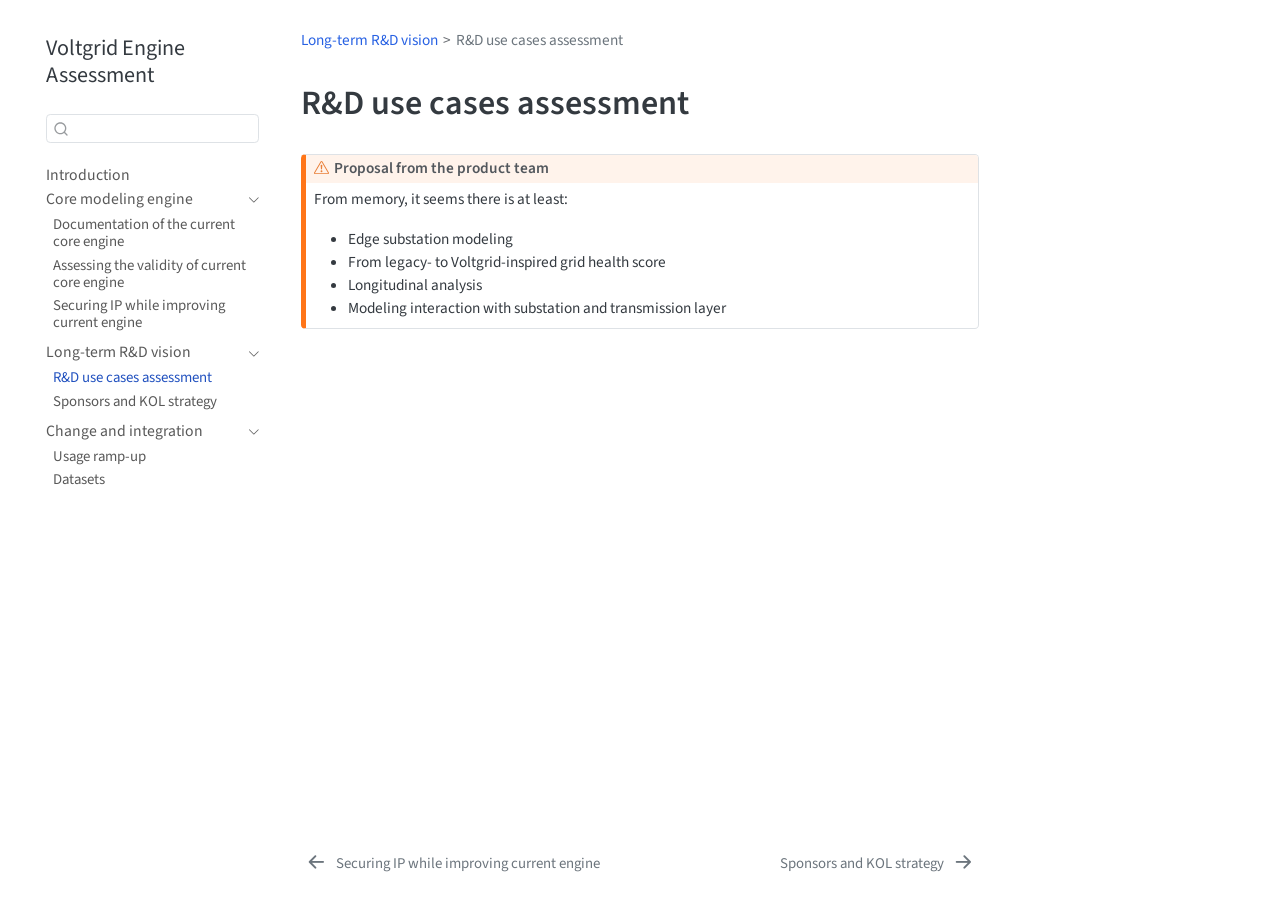
==== bio/features/index.html @ 1799a04a "Built site for gh-pages" ====
<!DOCTYPE html>
<html xmlns="http://www.w3.org/1999/xhtml" lang="en" xml:lang="en"><head>

<meta charset="utf-8">
<meta name="generator" content="quarto-1.8.26">

<meta name="viewport" content="width=device-width, initial-scale=1.0, user-scalable=yes">


<title>R&amp;D use cases assessment – Voltgrid Engine Assessment</title>
<style>
code{white-space: pre-wrap;}
span.smallcaps{font-variant: small-caps;}
div.columns{display: flex; gap: min(4vw, 1.5em);}
div.column{flex: auto; overflow-x: auto;}
div.hanging-indent{margin-left: 1.5em; text-indent: -1.5em;}
ul.task-list{list-style: none;}
ul.task-list li input[type="checkbox"] {
  width: 0.8em;
  margin: 0 0.8em 0.2em -1em; /* quarto-specific, see https://github.com/quarto-dev/quarto-cli/issues/4556 */ 
  vertical-align: middle;
}
</style>


<script src="../../site_libs/quarto-nav/quarto-nav.js"></script>
<script src="../../site_libs/quarto-nav/headroom.min.js"></script>
<script src="../../site_libs/clipboard/clipboard.min.js"></script>
<script src="../../site_libs/quarto-search/autocomplete.umd.js"></script>
<script src="../../site_libs/quarto-search/fuse.min.js"></script>
<script src="../../site_libs/quarto-search/quarto-search.js"></script>
<meta name="quarto:offset" content="../../">
<link href="../../bio/sponsors/index.html" rel="next">
<link href="../../core_engine/roadmap/index.html" rel="prev">
<script src="../../site_libs/quarto-html/quarto.js" type="module"></script>
<script src="../../site_libs/quarto-html/tabsets/tabsets.js" type="module"></script>
<script src="../../site_libs/quarto-html/axe/axe-check.js" type="module"></script>
<script src="../../site_libs/quarto-html/popper.min.js"></script>
<script src="../../site_libs/quarto-html/tippy.umd.min.js"></script>
<script src="../../site_libs/quarto-html/anchor.min.js"></script>
<link href="../../site_libs/quarto-html/tippy.css" rel="stylesheet">
<link href="../../site_libs/quarto-html/quarto-syntax-highlighting-597958c53c93a607afca12fd375c57ed.css" rel="stylesheet" id="quarto-text-highlighting-styles">
<script src="../../site_libs/bootstrap/bootstrap.min.js"></script>
<link href="../../site_libs/bootstrap/bootstrap-icons.css" rel="stylesheet">
<link href="../../site_libs/bootstrap/bootstrap-e3d2e515f71c3f35c3a61dec473a3f94.min.css" rel="stylesheet" append-hash="true" id="quarto-bootstrap" data-mode="light">
<script id="quarto-search-options" type="application/json">{
  "location": "sidebar",
  "copy-button": false,
  "collapse-after": 3,
  "panel-placement": "start",
  "type": "textbox",
  "limit": 50,
  "keyboard-shortcut": [
    "f",
    "/",
    "s"
  ],
  "show-item-context": false,
  "language": {
    "search-no-results-text": "No results",
    "search-matching-documents-text": "matching documents",
    "search-copy-link-title": "Copy link to search",
    "search-hide-matches-text": "Hide additional matches",
    "search-more-match-text": "more match in this document",
    "search-more-matches-text": "more matches in this document",
    "search-clear-button-title": "Clear",
    "search-text-placeholder": "",
    "search-detached-cancel-button-title": "Cancel",
    "search-submit-button-title": "Submit",
    "search-label": "Search"
  }
}</script>


<link rel="stylesheet" href="../../custom.css">
</head>

<body class="nav-sidebar floating quarto-light">

<div id="quarto-search-results"></div>
  <header id="quarto-header" class="headroom fixed-top">
  <nav class="quarto-secondary-nav">
    <div class="container-fluid d-flex">
      <button type="button" class="quarto-btn-toggle btn" data-bs-toggle="collapse" role="button" data-bs-target=".quarto-sidebar-collapse-item" aria-controls="quarto-sidebar" aria-expanded="false" aria-label="Toggle sidebar navigation" onclick="if (window.quartoToggleHeadroom) { window.quartoToggleHeadroom(); }">
        <i class="bi bi-layout-text-sidebar-reverse"></i>
      </button>
        <nav class="quarto-page-breadcrumbs" aria-label="breadcrumb"><ol class="breadcrumb"><li class="breadcrumb-item"><a href="../../bio/features/index.html">Long-term R&amp;D vision</a></li><li class="breadcrumb-item"><a href="../../bio/features/index.html"><span class="chapter-title">R&amp;D use cases assessment</span></a></li></ol></nav>
        <a class="flex-grow-1" role="navigation" data-bs-toggle="collapse" data-bs-target=".quarto-sidebar-collapse-item" aria-controls="quarto-sidebar" aria-expanded="false" aria-label="Toggle sidebar navigation" onclick="if (window.quartoToggleHeadroom) { window.quartoToggleHeadroom(); }">      
        </a>
      <button type="button" class="btn quarto-search-button" aria-label="Search" onclick="window.quartoOpenSearch();">
        <i class="bi bi-search"></i>
      </button>
    </div>
  </nav>
</header>
<!-- content -->
<div id="quarto-content" class="quarto-container page-columns page-rows-contents page-layout-article">
<!-- sidebar -->
  <nav id="quarto-sidebar" class="sidebar collapse collapse-horizontal quarto-sidebar-collapse-item sidebar-navigation floating overflow-auto">
    <div class="pt-lg-2 mt-2 text-left sidebar-header">
    <div class="sidebar-title mb-0 py-0">
      <a href="../../">Voltgrid Engine Assessment</a> 
    </div>
      </div>
        <div class="mt-2 flex-shrink-0 align-items-center">
        <div class="sidebar-search">
        <div id="quarto-search" class="" title="Search"></div>
        </div>
        </div>
    <div class="sidebar-menu-container"> 
    <ul class="list-unstyled mt-1">
        <li class="sidebar-item">
  <div class="sidebar-item-container"> 
  <a href="../../index.html" class="sidebar-item-text sidebar-link">
 <span class="menu-text">Introduction</span></a>
  </div>
</li>
        <li class="sidebar-item sidebar-item-section">
      <div class="sidebar-item-container"> 
            <a class="sidebar-item-text sidebar-link text-start" data-bs-toggle="collapse" data-bs-target="#quarto-sidebar-section-1" role="navigation" aria-expanded="true">
 <span class="menu-text">Core modeling engine</span></a>
          <a class="sidebar-item-toggle text-start" data-bs-toggle="collapse" data-bs-target="#quarto-sidebar-section-1" role="navigation" aria-expanded="true" aria-label="Toggle section">
            <i class="bi bi-chevron-right ms-2"></i>
          </a> 
      </div>
      <ul id="quarto-sidebar-section-1" class="collapse list-unstyled sidebar-section depth1 show">  
          <li class="sidebar-item">
  <div class="sidebar-item-container"> 
  <a href="../../core_engine/documentation/index.html" class="sidebar-item-text sidebar-link"><span class="chapter-title">Documentation of the current core engine</span></a>
  </div>
</li>
          <li class="sidebar-item">
  <div class="sidebar-item-container"> 
  <a href="../../core_engine/validation/index.html" class="sidebar-item-text sidebar-link"><span class="chapter-title">Assessing the validity of current core engine</span></a>
  </div>
</li>
          <li class="sidebar-item">
  <div class="sidebar-item-container"> 
  <a href="../../core_engine/roadmap/index.html" class="sidebar-item-text sidebar-link"><span class="chapter-title">Securing IP while improving current engine</span></a>
  </div>
</li>
      </ul>
  </li>
        <li class="sidebar-item sidebar-item-section">
      <div class="sidebar-item-container"> 
            <a class="sidebar-item-text sidebar-link text-start" data-bs-toggle="collapse" data-bs-target="#quarto-sidebar-section-2" role="navigation" aria-expanded="true">
 <span class="menu-text">Long-term R&amp;D vision</span></a>
          <a class="sidebar-item-toggle text-start" data-bs-toggle="collapse" data-bs-target="#quarto-sidebar-section-2" role="navigation" aria-expanded="true" aria-label="Toggle section">
            <i class="bi bi-chevron-right ms-2"></i>
          </a> 
      </div>
      <ul id="quarto-sidebar-section-2" class="collapse list-unstyled sidebar-section depth1 show">  
          <li class="sidebar-item">
  <div class="sidebar-item-container"> 
  <a href="../../bio/features/index.html" class="sidebar-item-text sidebar-link active"><span class="chapter-title">R&amp;D use cases assessment</span></a>
  </div>
</li>
          <li class="sidebar-item">
  <div class="sidebar-item-container"> 
  <a href="../../bio/sponsors/index.html" class="sidebar-item-text sidebar-link"><span class="chapter-title">Sponsors and KOL strategy</span></a>
  </div>
</li>
      </ul>
  </li>
        <li class="sidebar-item sidebar-item-section">
      <div class="sidebar-item-container"> 
            <a class="sidebar-item-text sidebar-link text-start" data-bs-toggle="collapse" data-bs-target="#quarto-sidebar-section-3" role="navigation" aria-expanded="true">
 <span class="menu-text">Change and integration</span></a>
          <a class="sidebar-item-toggle text-start" data-bs-toggle="collapse" data-bs-target="#quarto-sidebar-section-3" role="navigation" aria-expanded="true" aria-label="Toggle section">
            <i class="bi bi-chevron-right ms-2"></i>
          </a> 
      </div>
      <ul id="quarto-sidebar-section-3" class="collapse list-unstyled sidebar-section depth1 show">  
          <li class="sidebar-item">
  <div class="sidebar-item-container"> 
  <a href="../../change/usage_rampup.html" class="sidebar-item-text sidebar-link"><span class="chapter-title">Usage ramp-up</span></a>
  </div>
</li>
          <li class="sidebar-item">
  <div class="sidebar-item-container"> 
  <a href="../../change/datasets.html" class="sidebar-item-text sidebar-link"><span class="chapter-title">Datasets</span></a>
  </div>
</li>
      </ul>
  </li>
    </ul>
    </div>
    
</nav>
<div id="quarto-sidebar-glass" class="quarto-sidebar-collapse-item" data-bs-toggle="collapse" data-bs-target=".quarto-sidebar-collapse-item"></div>
<!-- margin-sidebar -->
    <div id="quarto-margin-sidebar" class="sidebar margin-sidebar zindex-bottom">
    </div>
<!-- main -->
<main class="content" id="quarto-document-content">

<header id="title-block-header" class="quarto-title-block default"><nav class="quarto-page-breadcrumbs quarto-title-breadcrumbs d-none d-lg-block" aria-label="breadcrumb"><ol class="breadcrumb"><li class="breadcrumb-item"><a href="../../bio/features/index.html">Long-term R&amp;D vision</a></li><li class="breadcrumb-item"><a href="../../bio/features/index.html"><span class="chapter-title">R&amp;D use cases assessment</span></a></li></ol></nav>
<div class="quarto-title">
<h1 class="title"><span class="chapter-title">R&amp;D use cases assessment</span></h1>
</div>



<div class="quarto-title-meta">

    
  
    
  </div>
  


</header>


<div class="callout callout-style-default callout-warning callout-titled" title="Proposal from the product team">
<div class="callout-header d-flex align-content-center">
<div class="callout-icon-container">
<i class="callout-icon"></i>
</div>
<div class="callout-title-container flex-fill">
<span class="screen-reader-only">Warning</span>Proposal from the product team
</div>
</div>
<div class="callout-body-container callout-body">
<p>From memory, it seems there is at least:</p>
<ul>
<li>Edge substation modeling</li>
<li>From legacy- to Voltgrid-inspired grid health score</li>
<li>Longitudinal analysis</li>
<li>Modeling interaction with substation and transmission layer</li>
</ul>
</div>
</div>



</main> <!-- /main -->
<script id="quarto-html-after-body" type="application/javascript">
  window.document.addEventListener("DOMContentLoaded", function (event) {
    const icon = "";
    const anchorJS = new window.AnchorJS();
    anchorJS.options = {
      placement: 'right',
      icon: icon
    };
    anchorJS.add('.anchored');
    const isCodeAnnotation = (el) => {
      for (const clz of el.classList) {
        if (clz.startsWith('code-annotation-')) {                     
          return true;
        }
      }
      return false;
    }
    const onCopySuccess = function(e) {
      // button target
      const button = e.trigger;
      // don't keep focus
      button.blur();
      // flash "checked"
      button.classList.add('code-copy-button-checked');
      var currentTitle = button.getAttribute("title");
      button.setAttribute("title", "Copied!");
      let tooltip;
      if (window.bootstrap) {
        button.setAttribute("data-bs-toggle", "tooltip");
        button.setAttribute("data-bs-placement", "left");
        button.setAttribute("data-bs-title", "Copied!");
        tooltip = new bootstrap.Tooltip(button, 
          { trigger: "manual", 
            customClass: "code-copy-button-tooltip",
            offset: [0, -8]});
        tooltip.show();    
      }
      setTimeout(function() {
        if (tooltip) {
          tooltip.hide();
          button.removeAttribute("data-bs-title");
          button.removeAttribute("data-bs-toggle");
          button.removeAttribute("data-bs-placement");
        }
        button.setAttribute("title", currentTitle);
        button.classList.remove('code-copy-button-checked');
      }, 1000);
      // clear code selection
      e.clearSelection();
    }
    const getTextToCopy = function(trigger) {
      const outerScaffold = trigger.parentElement.cloneNode(true);
      const codeEl = outerScaffold.querySelector('code');
      for (const childEl of codeEl.children) {
        if (isCodeAnnotation(childEl)) {
          childEl.remove();
        }
      }
      return codeEl.innerText;
    }
    const clipboard = new window.ClipboardJS('.code-copy-button:not([data-in-quarto-modal])', {
      text: getTextToCopy
    });
    clipboard.on('success', onCopySuccess);
    if (window.document.getElementById('quarto-embedded-source-code-modal')) {
      const clipboardModal = new window.ClipboardJS('.code-copy-button[data-in-quarto-modal]', {
        text: getTextToCopy,
        container: window.document.getElementById('quarto-embedded-source-code-modal')
      });
      clipboardModal.on('success', onCopySuccess);
    }
      var localhostRegex = new RegExp(/^(?:http|https):\/\/localhost\:?[0-9]*\//);
      var mailtoRegex = new RegExp(/^mailto:/);
        var filterRegex = new RegExp('/' + window.location.host + '/');
      var isInternal = (href) => {
          return filterRegex.test(href) || localhostRegex.test(href) || mailtoRegex.test(href);
      }
      // Inspect non-navigation links and adorn them if external
     var links = window.document.querySelectorAll('a[href]:not(.nav-link):not(.navbar-brand):not(.toc-action):not(.sidebar-link):not(.sidebar-item-toggle):not(.pagination-link):not(.no-external):not([aria-hidden]):not(.dropdown-item):not(.quarto-navigation-tool):not(.about-link)');
      for (var i=0; i<links.length; i++) {
        const link = links[i];
        if (!isInternal(link.href)) {
          // undo the damage that might have been done by quarto-nav.js in the case of
          // links that we want to consider external
          if (link.dataset.originalHref !== undefined) {
            link.href = link.dataset.originalHref;
          }
        }
      }
    function tippyHover(el, contentFn, onTriggerFn, onUntriggerFn) {
      const config = {
        allowHTML: true,
        maxWidth: 500,
        delay: 100,
        arrow: false,
        appendTo: function(el) {
            return el.parentElement;
        },
        interactive: true,
        interactiveBorder: 10,
        theme: 'quarto',
        placement: 'bottom-start',
      };
      if (contentFn) {
        config.content = contentFn;
      }
      if (onTriggerFn) {
        config.onTrigger = onTriggerFn;
      }
      if (onUntriggerFn) {
        config.onUntrigger = onUntriggerFn;
      }
      window.tippy(el, config); 
    }
    const noterefs = window.document.querySelectorAll('a[role="doc-noteref"]');
    for (var i=0; i<noterefs.length; i++) {
      const ref = noterefs[i];
      tippyHover(ref, function() {
        // use id or data attribute instead here
        let href = ref.getAttribute('data-footnote-href') || ref.getAttribute('href');
        try { href = new URL(href).hash; } catch {}
        const id = href.replace(/^#\/?/, "");
        const note = window.document.getElementById(id);
        if (note) {
          return note.innerHTML;
        } else {
          return "";
        }
      });
    }
    const xrefs = window.document.querySelectorAll('a.quarto-xref');
    const processXRef = (id, note) => {
      // Strip column container classes
      const stripColumnClz = (el) => {
        el.classList.remove("page-full", "page-columns");
        if (el.children) {
          for (const child of el.children) {
            stripColumnClz(child);
          }
        }
      }
      stripColumnClz(note)
      if (id === null || id.startsWith('sec-')) {
        // Special case sections, only their first couple elements
        const container = document.createElement("div");
        if (note.children && note.children.length > 2) {
          container.appendChild(note.children[0].cloneNode(true));
          for (let i = 1; i < note.children.length; i++) {
            const child = note.children[i];
            if (child.tagName === "P" && child.innerText === "") {
              continue;
            } else {
              container.appendChild(child.cloneNode(true));
              break;
            }
          }
          if (window.Quarto?.typesetMath) {
            window.Quarto.typesetMath(container);
          }
          return container.innerHTML
        } else {
          if (window.Quarto?.typesetMath) {
            window.Quarto.typesetMath(note);
          }
          return note.innerHTML;
        }
      } else {
        // Remove any anchor links if they are present
        const anchorLink = note.querySelector('a.anchorjs-link');
        if (anchorLink) {
          anchorLink.remove();
        }
        if (window.Quarto?.typesetMath) {
          window.Quarto.typesetMath(note);
        }
        if (note.classList.contains("callout")) {
          return note.outerHTML;
        } else {
          return note.innerHTML;
        }
      }
    }
    for (var i=0; i<xrefs.length; i++) {
      const xref = xrefs[i];
      tippyHover(xref, undefined, function(instance) {
        instance.disable();
        let url = xref.getAttribute('href');
        let hash = undefined; 
        if (url.startsWith('#')) {
          hash = url;
        } else {
          try { hash = new URL(url).hash; } catch {}
        }
        if (hash) {
          const id = hash.replace(/^#\/?/, "");
          const note = window.document.getElementById(id);
          if (note !== null) {
            try {
              const html = processXRef(id, note.cloneNode(true));
              instance.setContent(html);
            } finally {
              instance.enable();
              instance.show();
            }
          } else {
            // See if we can fetch this
            fetch(url.split('#')[0])
            .then(res => res.text())
            .then(html => {
              const parser = new DOMParser();
              const htmlDoc = parser.parseFromString(html, "text/html");
              const note = htmlDoc.getElementById(id);
              if (note !== null) {
                const html = processXRef(id, note);
                instance.setContent(html);
              } 
            }).finally(() => {
              instance.enable();
              instance.show();
            });
          }
        } else {
          // See if we can fetch a full url (with no hash to target)
          // This is a special case and we should probably do some content thinning / targeting
          fetch(url)
          .then(res => res.text())
          .then(html => {
            const parser = new DOMParser();
            const htmlDoc = parser.parseFromString(html, "text/html");
            const note = htmlDoc.querySelector('main.content');
            if (note !== null) {
              // This should only happen for chapter cross references
              // (since there is no id in the URL)
              // remove the first header
              if (note.children.length > 0 && note.children[0].tagName === "HEADER") {
                note.children[0].remove();
              }
              const html = processXRef(null, note);
              instance.setContent(html);
            } 
          }).finally(() => {
            instance.enable();
            instance.show();
          });
        }
      }, function(instance) {
      });
    }
        let selectedAnnoteEl;
        const selectorForAnnotation = ( cell, annotation) => {
          let cellAttr = 'data-code-cell="' + cell + '"';
          let lineAttr = 'data-code-annotation="' +  annotation + '"';
          const selector = 'span[' + cellAttr + '][' + lineAttr + ']';
          return selector;
        }
        const selectCodeLines = (annoteEl) => {
          const doc = window.document;
          const targetCell = annoteEl.getAttribute("data-target-cell");
          const targetAnnotation = annoteEl.getAttribute("data-target-annotation");
          const annoteSpan = window.document.querySelector(selectorForAnnotation(targetCell, targetAnnotation));
          const lines = annoteSpan.getAttribute("data-code-lines").split(",");
          const lineIds = lines.map((line) => {
            return targetCell + "-" + line;
          })
          let top = null;
          let height = null;
          let parent = null;
          if (lineIds.length > 0) {
              //compute the position of the single el (top and bottom and make a div)
              const el = window.document.getElementById(lineIds[0]);
              top = el.offsetTop;
              height = el.offsetHeight;
              parent = el.parentElement.parentElement;
            if (lineIds.length > 1) {
              const lastEl = window.document.getElementById(lineIds[lineIds.length - 1]);
              const bottom = lastEl.offsetTop + lastEl.offsetHeight;
              height = bottom - top;
            }
            if (top !== null && height !== null && parent !== null) {
              // cook up a div (if necessary) and position it 
              let div = window.document.getElementById("code-annotation-line-highlight");
              if (div === null) {
                div = window.document.createElement("div");
                div.setAttribute("id", "code-annotation-line-highlight");
                div.style.position = 'absolute';
                parent.appendChild(div);
              }
              div.style.top = top - 2 + "px";
              div.style.height = height + 4 + "px";
              div.style.left = 0;
              let gutterDiv = window.document.getElementById("code-annotation-line-highlight-gutter");
              if (gutterDiv === null) {
                gutterDiv = window.document.createElement("div");
                gutterDiv.setAttribute("id", "code-annotation-line-highlight-gutter");
                gutterDiv.style.position = 'absolute';
                const codeCell = window.document.getElementById(targetCell);
                const gutter = codeCell.querySelector('.code-annotation-gutter');
                gutter.appendChild(gutterDiv);
              }
              gutterDiv.style.top = top - 2 + "px";
              gutterDiv.style.height = height + 4 + "px";
            }
            selectedAnnoteEl = annoteEl;
          }
        };
        const unselectCodeLines = () => {
          const elementsIds = ["code-annotation-line-highlight", "code-annotation-line-highlight-gutter"];
          elementsIds.forEach((elId) => {
            const div = window.document.getElementById(elId);
            if (div) {
              div.remove();
            }
          });
          selectedAnnoteEl = undefined;
        };
          // Handle positioning of the toggle
      window.addEventListener(
        "resize",
        throttle(() => {
          elRect = undefined;
          if (selectedAnnoteEl) {
            selectCodeLines(selectedAnnoteEl);
          }
        }, 10)
      );
      function throttle(fn, ms) {
      let throttle = false;
      let timer;
        return (...args) => {
          if(!throttle) { // first call gets through
              fn.apply(this, args);
              throttle = true;
          } else { // all the others get throttled
              if(timer) clearTimeout(timer); // cancel #2
              timer = setTimeout(() => {
                fn.apply(this, args);
                timer = throttle = false;
              }, ms);
          }
        };
      }
        // Attach click handler to the DT
        const annoteDls = window.document.querySelectorAll('dt[data-target-cell]');
        for (const annoteDlNode of annoteDls) {
          annoteDlNode.addEventListener('click', (event) => {
            const clickedEl = event.target;
            if (clickedEl !== selectedAnnoteEl) {
              unselectCodeLines();
              const activeEl = window.document.querySelector('dt[data-target-cell].code-annotation-active');
              if (activeEl) {
                activeEl.classList.remove('code-annotation-active');
              }
              selectCodeLines(clickedEl);
              clickedEl.classList.add('code-annotation-active');
            } else {
              // Unselect the line
              unselectCodeLines();
              clickedEl.classList.remove('code-annotation-active');
            }
          });
        }
    const findCites = (el) => {
      const parentEl = el.parentElement;
      if (parentEl) {
        const cites = parentEl.dataset.cites;
        if (cites) {
          return {
            el,
            cites: cites.split(' ')
          };
        } else {
          return findCites(el.parentElement)
        }
      } else {
        return undefined;
      }
    };
    var bibliorefs = window.document.querySelectorAll('a[role="doc-biblioref"]');
    for (var i=0; i<bibliorefs.length; i++) {
      const ref = bibliorefs[i];
      const citeInfo = findCites(ref);
      if (citeInfo) {
        tippyHover(citeInfo.el, function() {
          var popup = window.document.createElement('div');
          citeInfo.cites.forEach(function(cite) {
            var citeDiv = window.document.createElement('div');
            citeDiv.classList.add('hanging-indent');
            citeDiv.classList.add('csl-entry');
            var biblioDiv = window.document.getElementById('ref-' + cite);
            if (biblioDiv) {
              citeDiv.innerHTML = biblioDiv.innerHTML;
            }
            popup.appendChild(citeDiv);
          });
          return popup.innerHTML;
        });
      }
    }
  });
  </script>
<nav class="page-navigation">
  <div class="nav-page nav-page-previous">
      <a href="../../core_engine/roadmap/index.html" class="pagination-link" aria-label="Securing IP while improving current engine">
        <i class="bi bi-arrow-left-short"></i> <span class="nav-page-text"><span class="chapter-title">Securing IP while improving current engine</span></span>
      </a>          
  </div>
  <div class="nav-page nav-page-next">
      <a href="../../bio/sponsors/index.html" class="pagination-link" aria-label="Sponsors and KOL strategy">
        <span class="nav-page-text"><span class="chapter-title">Sponsors and KOL strategy</span></span> <i class="bi bi-arrow-right-short"></i>
      </a>
  </div>
</nav>
</div> <!-- /content -->




</body></html>
---- site_libs/quarto-html/tippy.css ----
.tippy-box[data-animation=fade][data-state=hidden]{opacity:0}[data-tippy-root]{max-width:calc(100vw - 10px)}.tippy-box{position:relative;background-color:#333;color:#fff;border-radius:4px;font-size:14px;line-height:1.4;white-space:normal;outline:0;transition-property:transform,visibility,opacity}.tippy-box[data-placement^=top]>.tippy-arrow{bottom:0}.tippy-box[data-placement^=top]>.tippy-arrow:before{bottom:-7px;left:0;border-width:8px 8px 0;border-top-color:initial;transform-origin:center top}.tippy-box[data-placement^=bottom]>.tippy-arrow{top:0}.tippy-box[data-placement^=bottom]>.tippy-arrow:before{top:-7px;left:0;border-width:0 8px 8px;border-bottom-color:initial;transform-origin:center bottom}.tippy-box[data-placement^=left]>.tippy-arrow{right:0}.tippy-box[data-placement^=left]>.tippy-arrow:before{border-width:8px 0 8px 8px;border-left-color:initial;right:-7px;transform-origin:center left}.tippy-box[data-placement^=right]>.tippy-arrow{left:0}.tippy-box[data-placement^=right]>.tippy-arrow:before{left:-7px;border-width:8px 8px 8px 0;border-right-color:initial;transform-origin:center right}.tippy-box[data-inertia][data-state=visible]{transition-timing-function:cubic-bezier(.54,1.5,.38,1.11)}.tippy-arrow{width:16px;height:16px;color:#333}.tippy-arrow:before{content:"";position:absolute;border-color:transparent;border-style:solid}.tippy-content{position:relative;padding:5px 9px;z-index:1}
---- site_libs/quarto-html/quarto-syntax-highlighting-597958c53c93a607afca12fd375c57ed.css ----
/* quarto syntax highlight colors */
:root {
  --quarto-hl-al-color: #ff5555;
  --quarto-hl-an-color: #6a737d;
  --quarto-hl-at-color: #d73a49;
  --quarto-hl-bn-color: #005cc5;
  --quarto-hl-bu-color: #d73a49;
  --quarto-hl-ch-color: #032f62;
  --quarto-hl-co-color: #6a737d;
  --quarto-hl-cv-color: #6a737d;
  --quarto-hl-cn-color: #005cc5;
  --quarto-hl-cf-color: #d73a49;
  --quarto-hl-dt-color: #d73a49;
  --quarto-hl-dv-color: #005cc5;
  --quarto-hl-do-color: #6a737d;
  --quarto-hl-er-color: #ff5555;
  --quarto-hl-ex-color: #d73a49;
  --quarto-hl-fl-color: #005cc5;
  --quarto-hl-fu-color: #6f42c1;
  --quarto-hl-im-color: #032f62;
  --quarto-hl-in-color: #6a737d;
  --quarto-hl-kw-color: #d73a49;
  --quarto-hl-op-color: #24292e;
  --quarto-hl-pp-color: #d73a49;
  --quarto-hl-re-color: #6a737d;
  --quarto-hl-sc-color: #005cc5;
  --quarto-hl-ss-color: #032f62;
  --quarto-hl-st-color: #032f62;
  --quarto-hl-va-color: #e36209;
  --quarto-hl-vs-color: #032f62;
  --quarto-hl-wa-color: #ff5555;
}

/* other quarto variables */
:root {
  --quarto-font-monospace: SFMono-Regular, Menlo, Monaco, Consolas, "Liberation Mono", "Courier New", monospace;
}

/* syntax highlight based on Pandoc's rules */
pre > code.sourceCode > span {
  color: #24292e;
}

code.sourceCode > span {
  color: #24292e;
}

div.sourceCode,
div.sourceCode pre.sourceCode {
  color: #24292e;
}

/* Normal */
code span {
  color: #24292e;
}

/* Alert */
code span.al {
  font-weight: bold;
  color: #ff5555;
}

/* Annotation */
code span.an {
  color: #6a737d;
}

/* Attribute */
code span.at {
  color: #d73a49;
}

/* BaseN */
code span.bn {
  color: #005cc5;
}

/* BuiltIn */
code span.bu {
  color: #d73a49;
}

/* ControlFlow */
code span.cf {
  color: #d73a49;
}

/* Char */
code span.ch {
  color: #032f62;
}

/* Constant */
code span.cn {
  color: #005cc5;
}

/* Comment */
code span.co {
  color: #6a737d;
}

/* CommentVar */
code span.cv {
  color: #6a737d;
}

/* Documentation */
code span.do {
  color: #6a737d;
}

/* DataType */
code span.dt {
  color: #d73a49;
}

/* DecVal */
code span.dv {
  color: #005cc5;
}

/* Error */
code span.er {
  color: #ff5555;
  text-decoration: underline;
}

/* Extension */
code span.ex {
  font-weight: bold;
  color: #d73a49;
}

/* Float */
code span.fl {
  color: #005cc5;
}

/* Function */
code span.fu {
  color: #6f42c1;
}

/* Import */
code span.im {
  color: #032f62;
}

/* Information */
code span.in {
  color: #6a737d;
}

/* Keyword */
code span.kw {
  color: #d73a49;
}

/* Operator */
code span.op {
  color: #24292e;
}

/* Preprocessor */
code span.pp {
  color: #d73a49;
}

/* RegionMarker */
code span.re {
  color: #6a737d;
}

/* SpecialChar */
code span.sc {
  color: #005cc5;
}

/* SpecialString */
code span.ss {
  color: #032f62;
}

/* String */
code span.st {
  color: #032f62;
}

/* Variable */
code span.va {
  color: #e36209;
}

/* VerbatimString */
code span.vs {
  color: #032f62;
}

/* Warning */
code span.wa {
  color: #ff5555;
}

.prevent-inlining {
  content: "</";
}

/*# sourceMappingURL=66e7f55fcf14ffca7aa1b791d8228cd1.css.map */
---- custom.css ----
/* Section separator — all h1 get a top border */
h1 {
  margin-top: 4rem;
  padding-top: 1.5rem;
  padding-bottom: 0.5rem;
  border-top: 3px solid #adb5bd;
}

/* Exclude the page/book title */
.title,
.quarto-title-block h1,
h1.title {
  margin-top: 0;
  border-top: none;
}
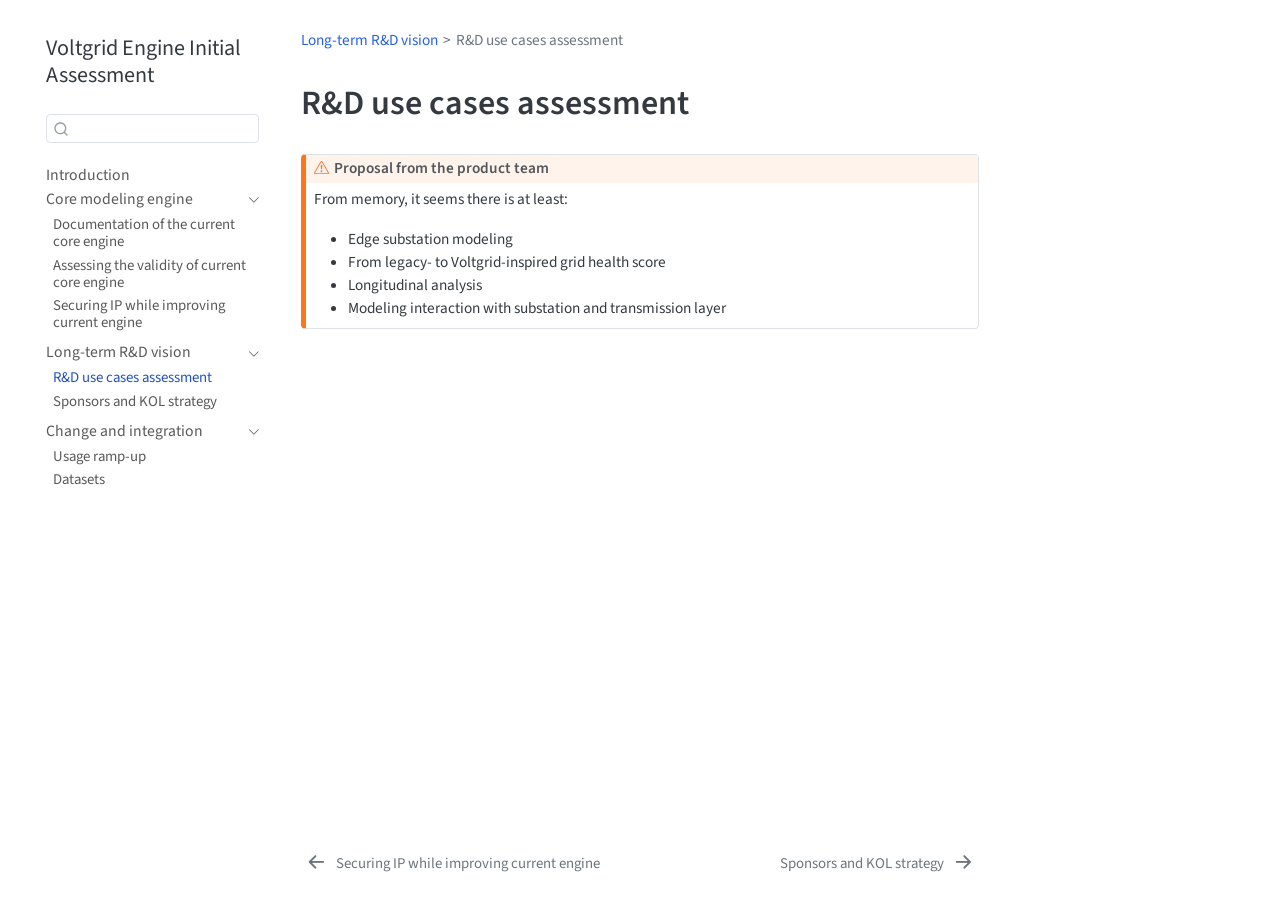
==== commit 8210db97: "Built site for gh-pages" ====
--- a/bio/features/index.html
+++ b/bio/features/index.html
@@ -7,7 +7,7 @@
 <meta name="viewport" content="width=device-width, initial-scale=1.0, user-scalable=yes">
 
 
-<title>R&amp;D use cases assessment – Voltgrid Engine Assessment</title>
+<title>R&amp;D use cases assessment – Voltgrid Engine Initial Assessment</title>
 <style>
 code{white-space: pre-wrap;}
 span.smallcaps{font-variant: small-caps;}
@@ -99,7 +99,7 @@
   <nav id="quarto-sidebar" class="sidebar collapse collapse-horizontal quarto-sidebar-collapse-item sidebar-navigation floating overflow-auto">
     <div class="pt-lg-2 mt-2 text-left sidebar-header">
     <div class="sidebar-title mb-0 py-0">
-      <a href="../../">Voltgrid Engine Assessment</a> 
+      <a href="../../">Voltgrid Engine Initial Assessment</a> 
     </div>
       </div>
         <div class="mt-2 flex-shrink-0 align-items-center">
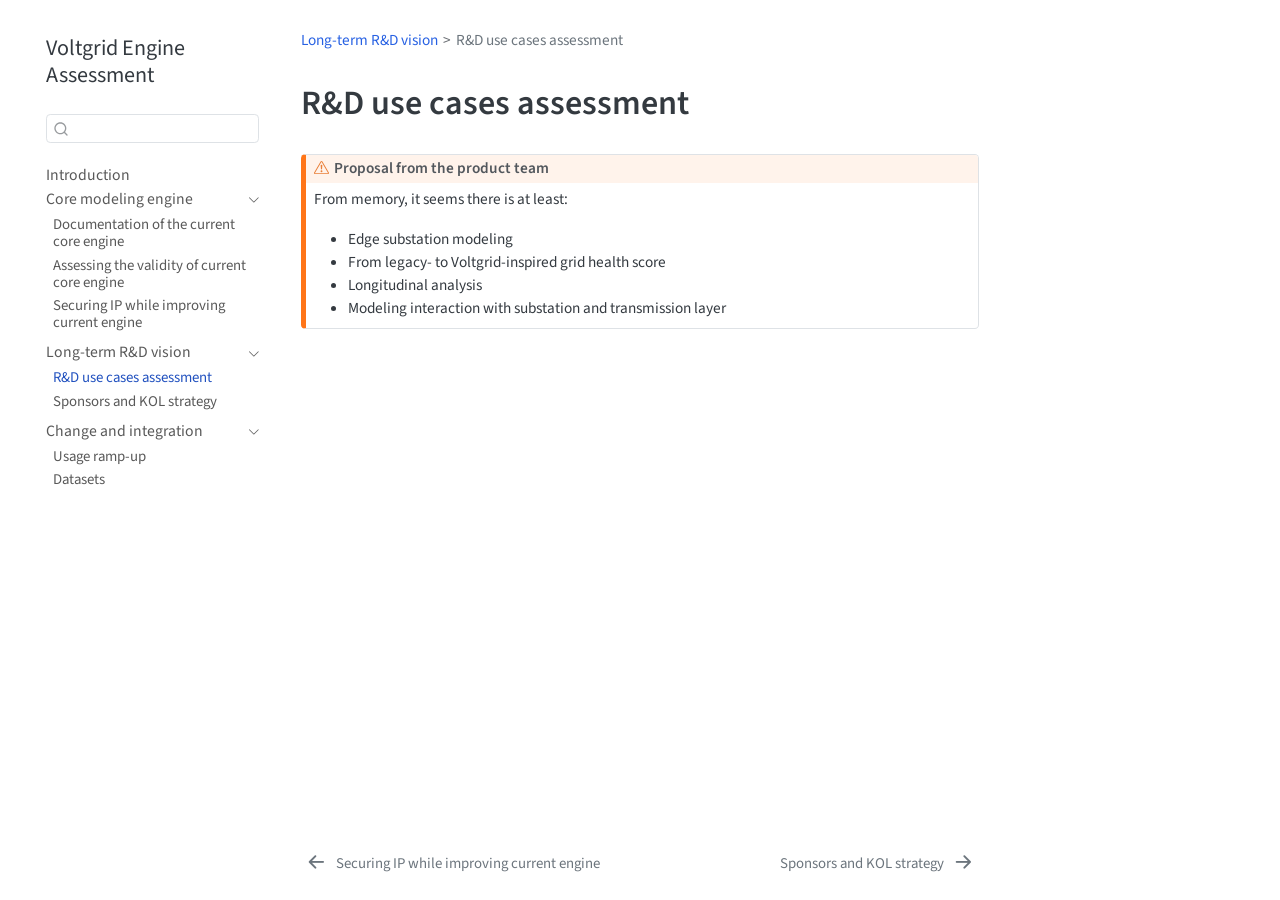
==== commit adfc4173: "Built site for gh-pages" ====
--- a/bio/features/index.html
+++ b/bio/features/index.html
@@ -7,7 +7,7 @@
 <meta name="viewport" content="width=device-width, initial-scale=1.0, user-scalable=yes">
 
 
-<title>R&amp;D use cases assessment – Voltgrid Engine Initial Assessment</title>
+<title>R&amp;D use cases assessment – Voltgrid Engine Assessment</title>
 <style>
 code{white-space: pre-wrap;}
 span.smallcaps{font-variant: small-caps;}
@@ -99,7 +99,7 @@
   <nav id="quarto-sidebar" class="sidebar collapse collapse-horizontal quarto-sidebar-collapse-item sidebar-navigation floating overflow-auto">
     <div class="pt-lg-2 mt-2 text-left sidebar-header">
     <div class="sidebar-title mb-0 py-0">
-      <a href="../../">Voltgrid Engine Initial Assessment</a> 
+      <a href="../../">Voltgrid Engine Assessment</a> 
     </div>
       </div>
         <div class="mt-2 flex-shrink-0 align-items-center">
